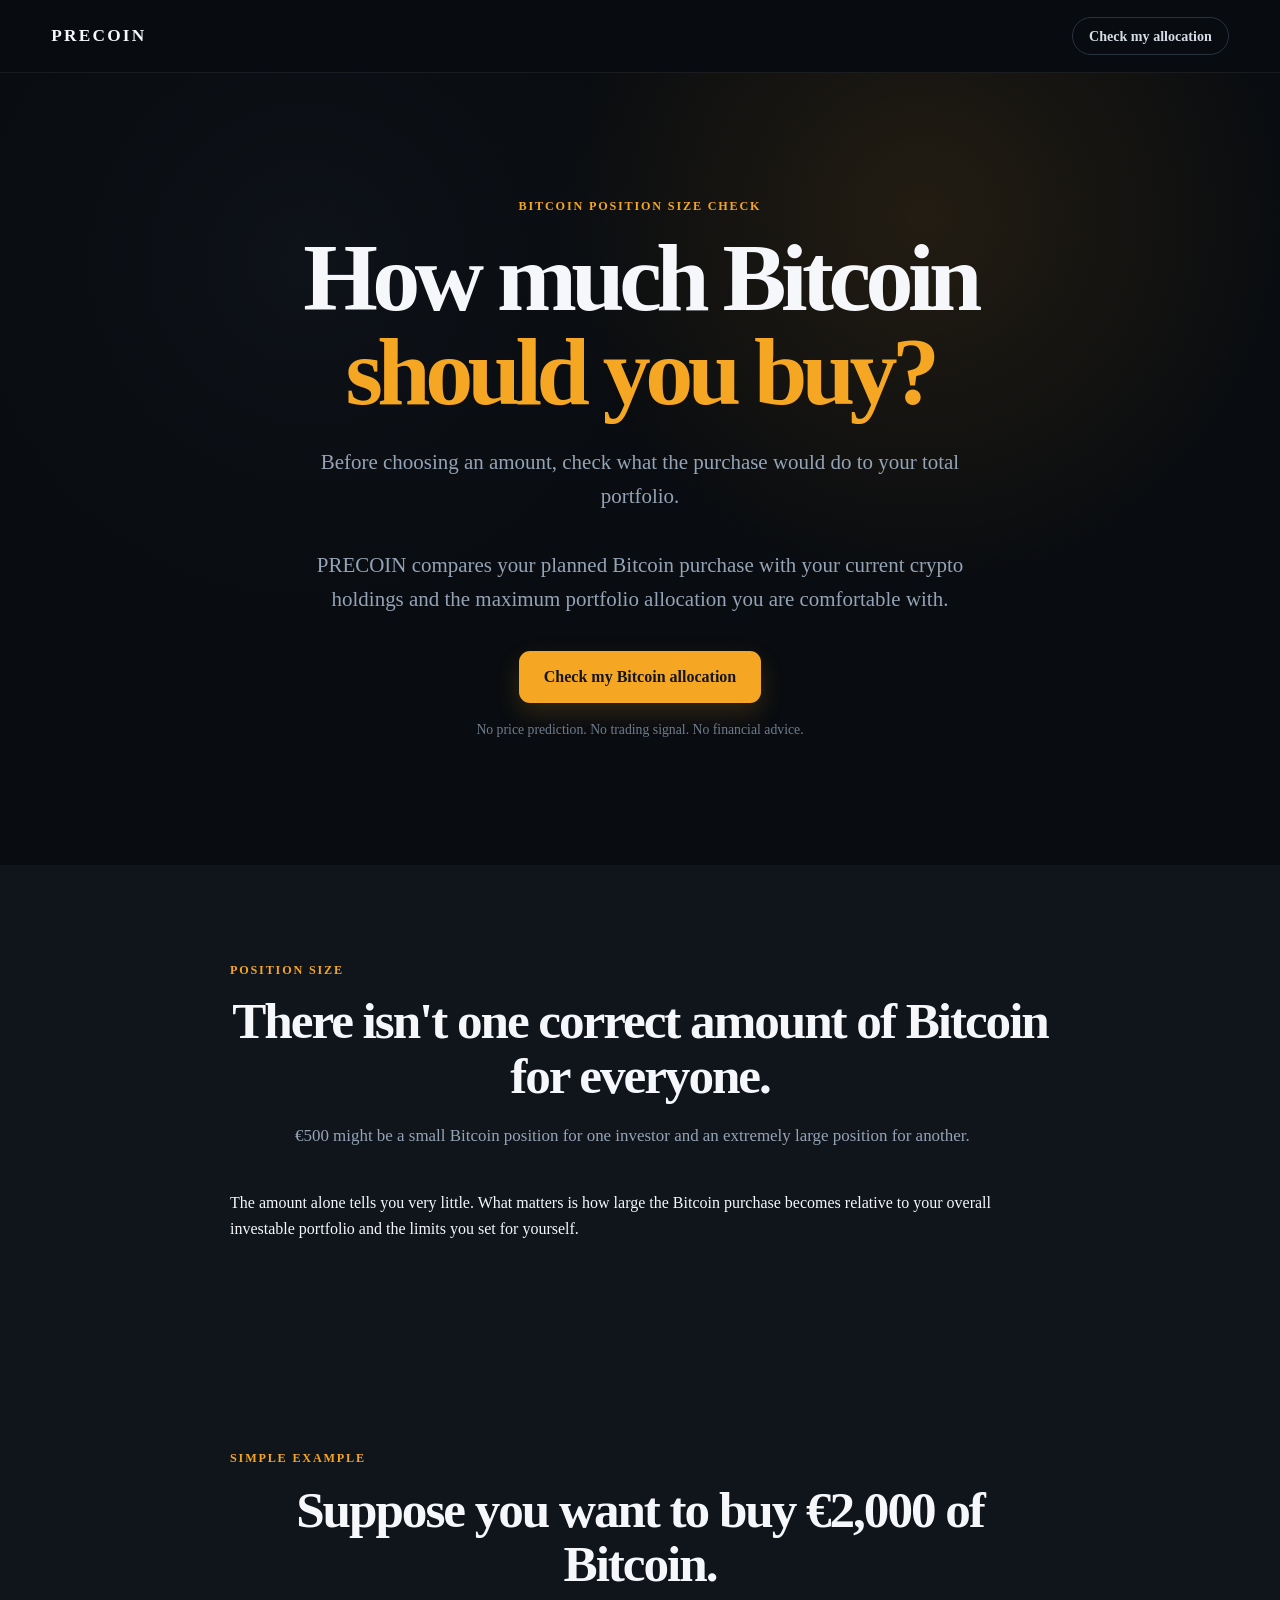
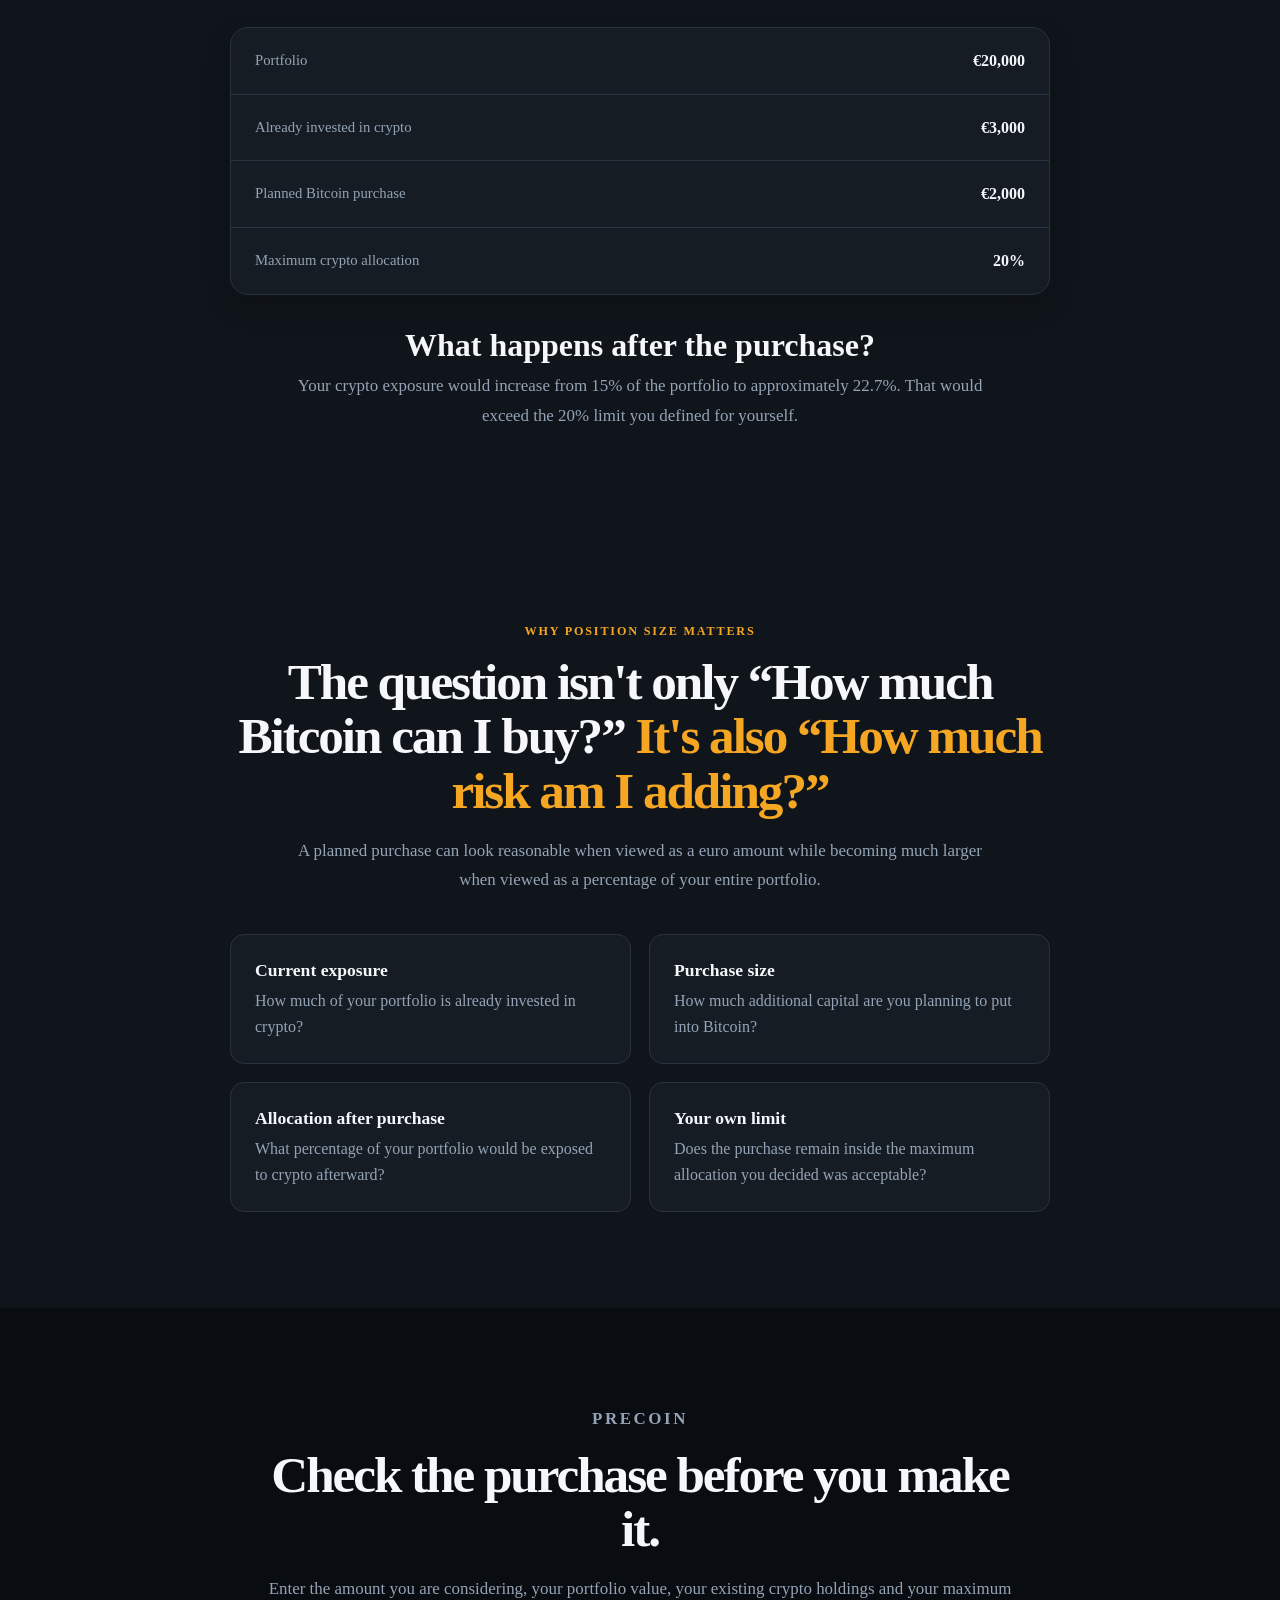
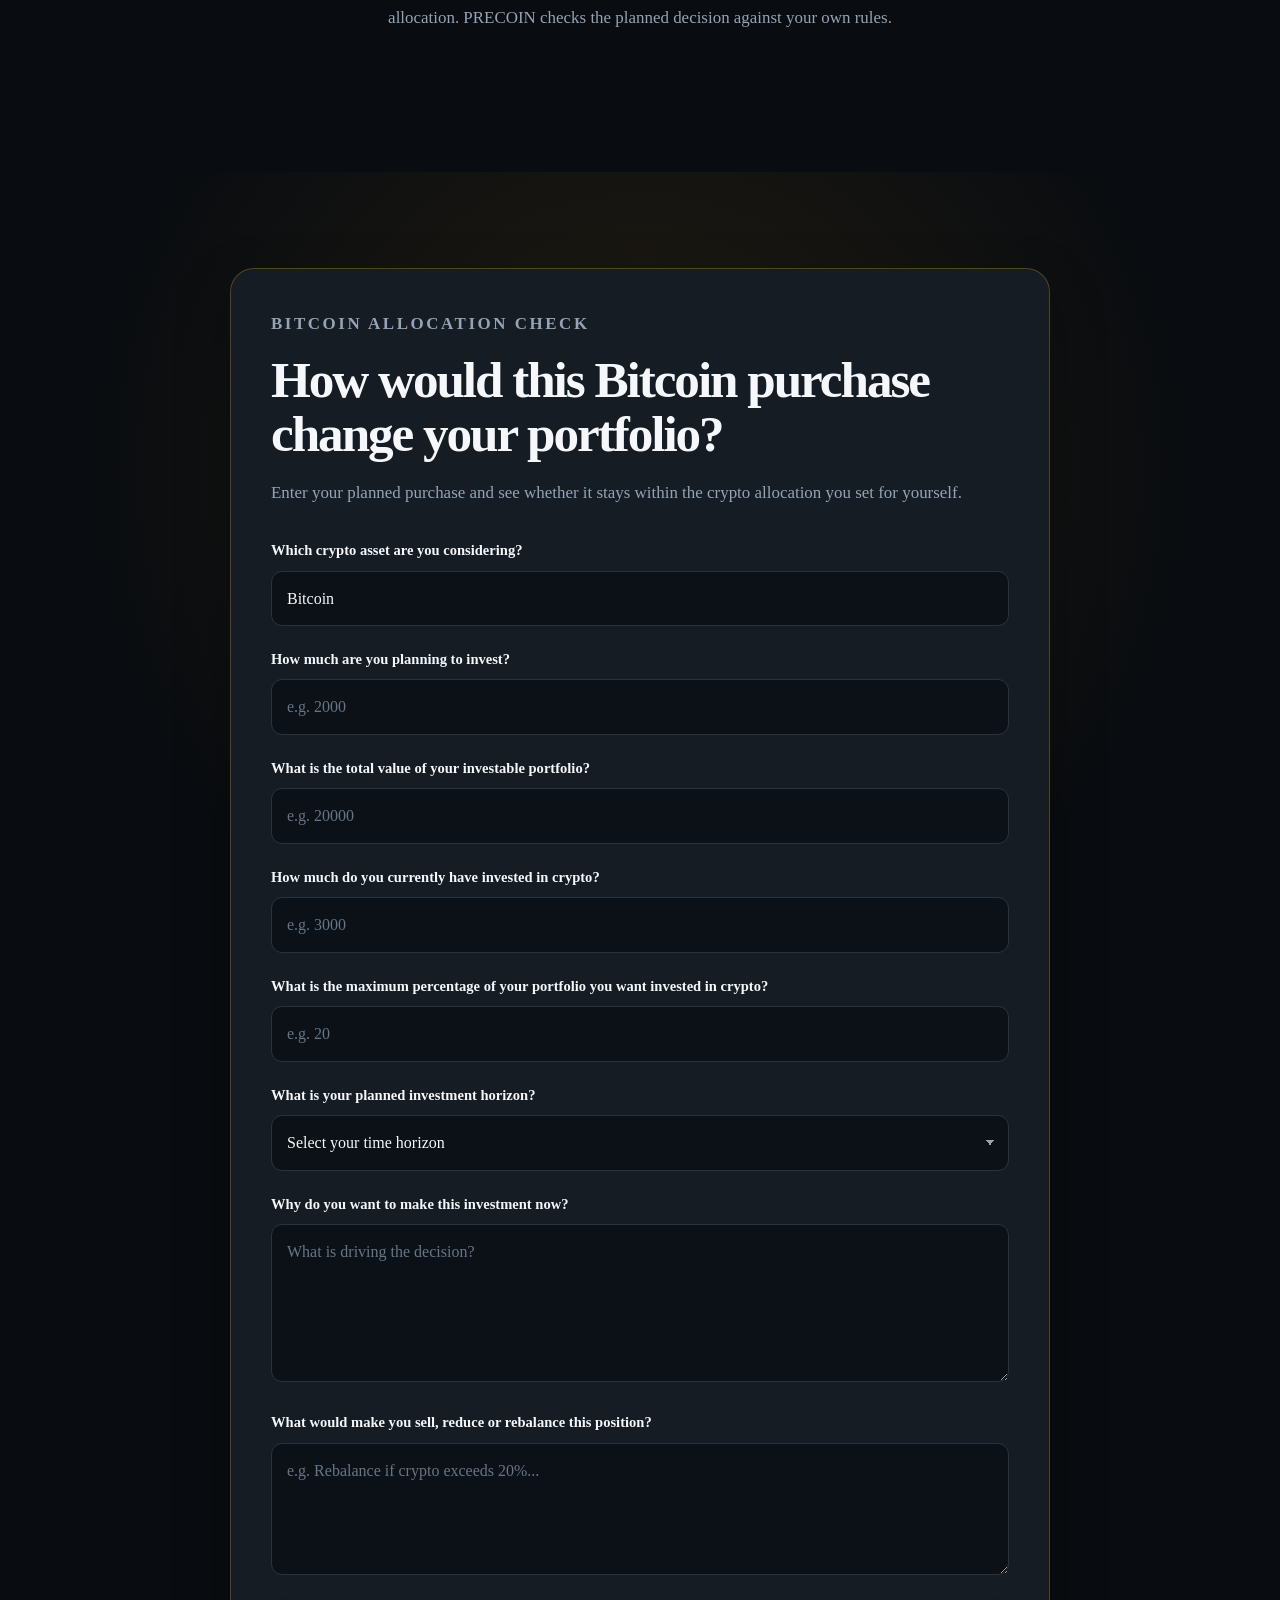
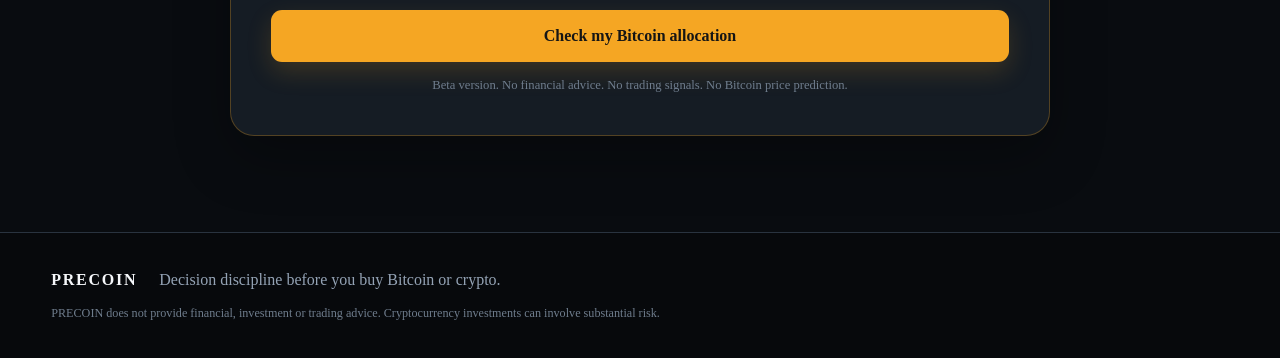
==== how-much-bitcoin/index.html @ 98a07528 "Add how much bitcoin landing page" ====
<!DOCTYPE html>
<html lang="en">

<head>

  <meta charset="UTF-8">

  <meta
    name="viewport"
    content="width=device-width, initial-scale=1.0"
  >

  <!-- =========================================================
       LANDING PAGE 2
       Search intent: How much Bitcoin should I buy?
  ========================================================== -->

  <title>
    How Much Bitcoin Should I Buy? Check Your Allocation | PRECOIN
  </title>

  <meta
    name="description"
    content="How much Bitcoin should you buy? Check how a planned Bitcoin purchase would change your portfolio allocation before you invest."
  >

  <meta
    name="robots"
    content="index, follow"
  >

  <link
    rel="canonical"
    href="https://gilbertperkmann.github.io/PRECOIN/how-much-bitcoin/"
  >

  <!-- =========================================================
       IMPORTANT:
       ../ means: go one folder back
  ========================================================== -->

  <link
    rel="icon"
    type="image/png"
    href="../favicon.png?v=2"
  >

  <link
    rel="stylesheet"
    href="../styles.css"
  >


  <!-- =========================================================
       GOOGLE ADS
  ========================================================== -->

  <script
    async
    src="https://www.googletagmanager.com/gtag/js?id=AW-18393117263"
  ></script>

  <script>

    window.dataLayer = window.dataLayer || [];

    function gtag() {
      dataLayer.push(arguments);
    }

    gtag("js", new Date());

    gtag(
      "config",
      "AW-18393117263"
    );

  </script>


  <!-- =========================================================
       PLAUSIBLE
  ========================================================== -->

  <script
    async
    src="https://plausible.io/js/pa-YNaZ8hRILQKtbYapi4p0c.js"
  ></script>

  <script>

    window.plausible =
      window.plausible ||
      function () {

        (plausible.q = plausible.q || [])
          .push(arguments);

      };

    plausible.init =
      plausible.init ||
      function (options) {

        plausible.o = options || {};

      };

    plausible.init();

  </script>

</head>


<body>


  <!-- =========================================================
       HEADER
  ========================================================== -->

  <header class="site-header">

    <div class="container header-inner">

      <a
        href="../"
        class="brand"
      >
        PRECOIN
      </a>

      <a
        href="#decision-check"
        class="header-cta"
      >
        Check my allocation
      </a>

    </div>

  </header>


  <main id="main-content">


    <!-- =========================================================
         HERO
         
         THIS IS THE IMPORTANT DIFFERENCE.
         
         The visitor searched:
         "How much Bitcoin should I buy?"
         
         Therefore we answer THAT question immediately.
    ========================================================== -->

    <section class="hero">

      <div class="container hero-inner">

        <p class="eyebrow">
          BITCOIN POSITION SIZE CHECK
        </p>

        <h1>

          How much Bitcoin
          <span>
            should you buy?
          </span>

        </h1>

        <p class="hero-text">

          Before choosing an amount,
          check what the purchase would do
          to your total portfolio.

        </p>

        <p class="hero-text">

          PRECOIN compares your planned Bitcoin purchase
          with your current crypto holdings
          and the maximum portfolio allocation
          you are comfortable with.

        </p>

        <a
          href="#decision-check"
          class="primary-button"
        >
          Check my Bitcoin allocation
        </a>

        <p class="hero-note">

          No price prediction.
          No trading signal.
          No financial advice.

        </p>

      </div>

    </section>


    <!-- =========================================================
         SEARCH INTENT ANSWER
    ========================================================== -->

    <section class="scenario-section">

      <div class="container narrow-container">

        <p class="section-label">
          POSITION SIZE
        </p>

        <h2>
          There isn't one correct amount of Bitcoin for everyone.
        </h2>

        <p class="large-copy">

          €500 might be a small Bitcoin position
          for one investor
          and an extremely large position
          for another.

        </p>

        <p>

          The amount alone tells you very little.

          What matters is how large the Bitcoin purchase
          becomes relative to your overall investable portfolio
          and the limits you set for yourself.

        </p>

      </div>

    </section>


    <!-- =========================================================
         EXAMPLE
    ========================================================== -->

    <section class="scenario-section">

      <div class="container narrow-container">

        <p class="section-label">
          SIMPLE EXAMPLE
        </p>

        <h2>
          Suppose you want to buy €2,000 of Bitcoin.
        </h2>

        <div class="scenario-card">

          <div class="scenario-row">

            <span class="scenario-key">
              Portfolio
            </span>

            <span class="scenario-value">
              €20,000
            </span>

          </div>


          <div class="scenario-row">

            <span class="scenario-key">
              Already invested in crypto
            </span>

            <span class="scenario-value">
              €3,000
            </span>

          </div>


          <div class="scenario-row">

            <span class="scenario-key">
              Planned Bitcoin purchase
            </span>

            <span class="scenario-value">
              €2,000
            </span>

          </div>


          <div class="scenario-row">

            <span class="scenario-key">
              Maximum crypto allocation
            </span>

            <span class="scenario-value">
              20%
            </span>

          </div>

        </div>


        <h3 class="scenario-question">
          What happens after the purchase?
        </h3>

        <p class="scenario-answer">

          Your crypto exposure would increase
          from 15% of the portfolio
          to approximately 22.7%.

          That would exceed
          the 20% limit you defined for yourself.

        </p>

      </div>

    </section>


    <!-- =========================================================
         WHY THIS MATTERS
    ========================================================== -->

    <section class="risk-section">

      <div class="container narrow-container">

        <p class="section-label">
          WHY POSITION SIZE MATTERS
        </p>

        <h2>

          The question isn't only
          “How much Bitcoin can I buy?”

          <span>
            It's also “How much risk am I adding?”
          </span>

        </h2>

        <p class="large-copy">

          A planned purchase can look reasonable
          when viewed as a euro amount
          while becoming much larger
          when viewed as a percentage
          of your entire portfolio.

        </p>


        <div class="behavior-grid">


          <article class="behavior-card">

            <h3>
              Current exposure
            </h3>

            <p>
              How much of your portfolio
              is already invested in crypto?
            </p>

          </article>


          <article class="behavior-card">

            <h3>
              Purchase size
            </h3>

            <p>
              How much additional capital
              are you planning to put into Bitcoin?
            </p>

          </article>


          <article class="behavior-card">

            <h3>
              Allocation after purchase
            </h3>

            <p>
              What percentage of your portfolio
              would be exposed to crypto afterward?
            </p>

          </article>


          <article class="behavior-card">

            <h3>
              Your own limit
            </h3>

            <p>
              Does the purchase remain inside
              the maximum allocation
              you decided was acceptable?
            </p>

          </article>


        </div>

      </div>

    </section>


    <!-- =========================================================
         BRIDGE INTO PRECOIN
    ========================================================== -->

    <section class="how-section">

      <div class="container">

        <div class="section-heading centered">

          <p class="section-label">
            PRECOIN
          </p>

          <h2>
            Check the purchase before you make it.
          </h2>

          <p>

            Enter the amount you are considering,
            your portfolio value,
            your existing crypto holdings
            and your maximum allocation.

            PRECOIN checks the planned decision
            against your own rules.

          </p>

        </div>

      </div>

    </section>


    <!-- =========================================================
         SAME PRODUCT
         DIFFERENT ENTRY POINT
    ========================================================== -->

    <section
      class="cta-section"
      id="decision-check"
    >

      <div class="container narrow-container">

        <div class="cta-box">

          <p class="section-label">
            BITCOIN ALLOCATION CHECK
          </p>

          <h2>
            How would this Bitcoin purchase change your portfolio?
          </h2>

          <p>

            Enter your planned purchase
            and see whether it stays
            within the crypto allocation
            you set for yourself.

          </p>


          <form
            id="precoinForm"
            class="precoin-form"
          >


            <div class="form-group">

              <label for="asset">
                Which crypto asset are you considering?
              </label>

              <input
                type="text"
                id="asset"
                name="asset"
                value="Bitcoin"
                required
              >

            </div>


            <div class="form-group">

              <label for="amount">
                How much are you planning to invest?
              </label>

              <input
                type="number"
                id="amount"
                name="amount"
                placeholder="e.g. 2000"
                min="1"
                step="any"
                required
              >

            </div>


            <div class="form-group">

              <label for="portfolioValue">
                What is the total value of your investable portfolio?
              </label>

              <input
                type="number"
                id="portfolioValue"
                name="portfolioValue"
                placeholder="e.g. 20000"
                min="1"
                step="any"
                required
              >

            </div>


            <div class="form-group">

              <label for="currentCryptoValue">
                How much do you currently have invested in crypto?
              </label>

              <input
                type="number"
                id="currentCryptoValue"
                name="currentCryptoValue"
                placeholder="e.g. 3000"
                min="0"
                step="any"
                required
              >

            </div>


            <div class="form-group">

              <label for="maxCryptoAllocation">

                What is the maximum percentage
                of your portfolio
                you want invested in crypto?

              </label>

              <input
                type="number"
                id="maxCryptoAllocation"
                name="maxCryptoAllocation"
                placeholder="e.g. 20"
                min="1"
                max="100"
                step="1"
                required
              >

            </div>


            <!--
              These fields remain because the SAME PRECOIN
              JavaScript expects them.
            -->

            <div class="form-group">

              <label for="timeHorizon">
                What is your planned investment horizon?
              </label>

              <select
                id="timeHorizon"
                name="timeHorizon"
                required
              >

                <option value="" disabled selected>
                  Select your time horizon
                </option>

                <option value="less-than-1-year">
                  Less than 1 year
                </option>

                <option value="1-3-years">
                  1–3 years
                </option>

                <option value="3-5-years">
                  3–5 years
                </option>

                <option value="5-plus-years">
                  5+ years
                </option>

              </select>

            </div>


            <div class="form-group">

              <label for="reason">
                Why do you want to make this investment now?
              </label>

              <textarea
                id="reason"
                name="reason"
                rows="5"
                placeholder="What is driving the decision?"
                required
              ></textarea>

            </div>


            <div class="form-group">

              <label for="exitRule">
                What would make you sell, reduce or rebalance this position?
              </label>

              <textarea
                id="exitRule"
                name="exitRule"
                rows="4"
                placeholder="e.g. Rebalance if crypto exceeds 20%..."
                required
              ></textarea>

            </div>


            <button
              type="submit"
              class="primary-button form-button"
            >
              Check my Bitcoin allocation
            </button>


            <p class="form-note">

              Beta version.
              No financial advice.
              No trading signals.
              No Bitcoin price prediction.

            </p>


          </form>


          <div
            id="formSuccess"
            class="form-success"
            aria-live="polite"
            hidden
          >

            <strong>
              Decision received.
            </strong>

            <p>
              Your PRECOIN decision check is ready.
            </p>

          </div>

        </div>

      </div>

    </section>


  </main>


  <footer class="site-footer">

    <div class="container footer-inner">

      <strong>
        PRECOIN
      </strong>

      <p>
        Decision discipline before you buy Bitcoin or crypto.
      </p>

      <p class="footer-disclaimer">

        PRECOIN does not provide financial,
        investment or trading advice.

        Cryptocurrency investments
        can involve substantial risk.

      </p>

    </div>

  </footer>


  <!-- =========================================================
       SAME JAVASCRIPT AS MAIN PRECOIN PAGE

       ../ = one folder up
  ========================================================== -->

  <script
    src="../javascript.js"
    defer
  ></script>


</body>

</html>
---- styles.css ----
/* =========================================================
   PRECOIN — LANDINGPAGE V0.3
   Full replacement stylesheet
   ========================================================= */


/* =========================================================
   1. DESIGN TOKENS
   ========================================================= */

:root {
  --bg: #090c10;
  --bg-soft: #10151b;
  --bg-elevated: #131920;

  --card: #151c24;
  --card-soft: #19212a;
  --card-hover: #1b242e;

  --text: #f5f7fa;
  --text-soft: #d6dde6;
  --muted: #94a3b5;
  --muted-dark: #6f7d8d;

  --line: #29333f;
  --line-soft: rgba(255, 255, 255, 0.07);

  --accent: #f5a623;
  --accent-hover: #ffb434;
  --accent-soft: rgba(245, 166, 35, 0.1);
  --accent-line: rgba(245, 166, 35, 0.28);

  --success: #49cb83;
  --success-soft: rgba(73, 203, 131, 0.09);
  --success-line: rgba(73, 203, 131, 0.28);

  --warning: #ffb94e;
  --warning-soft: rgba(255, 185, 78, 0.09);
  --warning-line: rgba(255, 185, 78, 0.28);

  --danger: #ff7070;
  --danger-soft: rgba(255, 112, 112, 0.09);
  --danger-line: rgba(255, 112, 112, 0.3);

  --max-width: 1180px;
  --narrow-width: 820px;

  --radius-xl: 24px;
  --radius-lg: 18px;
  --radius-md: 14px;
  --radius-sm: 11px;

  --shadow:
    0 22px 55px rgba(0, 0, 0, 0.28);

  --shadow-soft:
    0 12px 30px rgba(0, 0, 0, 0.18);

  --transition:
    180ms ease;
}


/* =========================================================
   2. RESET / BASE
   ========================================================= */

*,
*::before,
*::after {
  box-sizing: border-box;
}

html {
  scroll-behavior: smooth;
  scroll-padding-top: 90px;
}

body {
  margin: 0;

  font-family:
    Inter,
    ui-sans-serif,
    system-ui,
    -apple-system,
    BlinkMacSystemFont,
    "Segoe UI",
    sans-serif;

  background: var(--bg);
  color: var(--text);

  font-size: 16px;
  line-height: 1.6;

  -webkit-font-smoothing: antialiased;
  text-rendering: optimizeLegibility;
}

body,
input,
textarea,
select,
button {
  font-family: inherit;
}

img,
svg {
  display: block;
  max-width: 100%;
}

a {
  color: inherit;
  text-decoration: none;
}

button {
  cursor: pointer;
}

input,
textarea,
select,
button {
  font: inherit;
}

button,
input,
textarea,
select {
  border: 0;
}

::selection {
  background: rgba(245, 166, 35, 0.28);
  color: #ffffff;
}


/* =========================================================
   3. GLOBAL LAYOUT
   ========================================================= */

.container {
  width: min(92%, var(--max-width));
  margin-inline: auto;
}

.narrow-container {
  width: min(92%, var(--narrow-width));
  margin-inline: auto;
}

section {
  padding: 96px 0;
}

.section-heading {
  max-width: 760px;
  margin-bottom: 44px;
}

.section-heading.centered {
  margin-left: auto;
  margin-right: auto;
  text-align: center;
}

.section-label,
.eyebrow,
.report-small-label,
.pattern-label {
  margin: 0 0 14px;

  color: var(--accent);

  font-size: 0.76rem;
  font-weight: 850;

  letter-spacing: 0.15em;
  text-transform: uppercase;
}

.section-heading h2,
.risk-section h2,
.data-copy h2,
.cta-box h2,
.scenario-section h2 {
  margin: 0 0 18px;

  font-size: clamp(2.1rem, 4vw, 3.35rem);
  line-height: 1.06;

  letter-spacing: -0.04em;
}

.section-heading p,
.data-copy p,
.scenario-answer,
.large-copy,
.cta-box > p {
  color: var(--muted);

  font-size: 1.06rem;
  line-height: 1.72;
}


/* =========================================================
   4. HEADER
   ========================================================= */

.site-header {
  position: sticky;
  top: 0;
  z-index: 100;

  background: rgba(9, 12, 16, 0.88);

  border-bottom: 1px solid var(--line-soft);

  backdrop-filter: blur(16px);
  -webkit-backdrop-filter: blur(16px);
}

.header-inner {
  min-height: 72px;

  display: flex;
  align-items: center;
  justify-content: space-between;

  gap: 24px;
}

.brand {
  color: var(--text);

  font-size: 1.08rem;
  font-weight: 900;

  letter-spacing: 0.13em;
}

.header-cta {
  min-height: 38px;

  display: inline-flex;
  align-items: center;
  justify-content: center;

  padding: 0 16px;

  border: 1px solid var(--line);
  border-radius: 999px;

  color: var(--text-soft);

  font-size: 0.88rem;
  font-weight: 750;

  transition:
    background var(--transition),
    border-color var(--transition),
    color var(--transition),
    transform var(--transition);
}

.header-cta:hover {
  color: var(--text);

  background: var(--accent-soft);
  border-color: var(--accent-line);

  transform: translateY(-1px);
}


/* =========================================================
   5. HERO
   ========================================================= */

.hero {
  min-height: 88vh;

  display: flex;
  align-items: center;

  padding-top: 118px;
  padding-bottom: 118px;

  background:
    radial-gradient(
      circle at 72% 18%,
      rgba(245, 166, 35, 0.11),
      transparent 33%
    ),
    radial-gradient(
      circle at 24% 24%,
      rgba(100, 130, 180, 0.055),
      transparent 30%
    ),
    var(--bg);
}

.hero-inner {
  max-width: 940px;
  text-align: center;
}

.hero h1 {
  max-width: 930px;

  margin: 0 auto 26px;

  font-size: clamp(3.25rem, 7.5vw, 6.4rem);
  font-weight: 900;

  line-height: 0.98;
  letter-spacing: -0.058em;
}

.hero h1 span {
  color: var(--accent);
}

.hero-text {
  max-width: 720px;

  margin: 0 auto 34px;

  color: var(--muted);

  font-size: clamp(1.06rem, 2vw, 1.31rem);
  line-height: 1.65;
}

.primary-button {
  min-height: 52px;

  display: inline-flex;
  align-items: center;
  justify-content: center;

  padding: 0 25px;

  border: 0;
  border-radius: var(--radius-sm);

  background: var(--accent);
  color: #151515;

  font-weight: 900;

  box-shadow:
    0 10px 25px rgba(245, 166, 35, 0.17);

  transition:
    background var(--transition),
    transform var(--transition),
    box-shadow var(--transition);
}

.primary-button:hover {
  background: var(--accent-hover);

  transform: translateY(-2px);

  box-shadow:
    0 14px 32px rgba(245, 166, 35, 0.24);
}

.primary-button:active {
  transform: translateY(0);
}

.primary-button:focus-visible {
  outline: 3px solid rgba(245, 166, 35, 0.28);
  outline-offset: 3px;
}

.hero-note {
  margin: 16px 0 0;

  color: var(--muted-dark);

  font-size: 0.86rem;
}


/* =========================================================
   6. SCENARIO
   ========================================================= */

.scenario-section {
  background: var(--bg-soft);
}

.scenario-section h2 {
  text-align: center;
}

.scenario-card {
  margin: 36px auto 26px;

  overflow: hidden;

  border: 1px solid var(--line);
  border-radius: var(--radius-lg);

  background: var(--card);

  box-shadow: var(--shadow-soft);
}

.scenario-row {
  display: flex;
  align-items: center;
  justify-content: space-between;

  gap: 30px;

  padding: 20px 24px;

  border-bottom: 1px solid var(--line);
}

.scenario-row:last-child {
  border-bottom: 0;
}

.scenario-key {
  color: var(--muted);

  font-size: 0.92rem;
}

.scenario-value {
  color: var(--text);

  text-align: right;

  font-weight: 800;
}

.scenario-question {
  margin: 32px 0 8px;

  text-align: center;

  font-size: 2rem;
  line-height: 1.15;
}

.scenario-answer {
  max-width: 700px;

  margin: 0 auto;

  text-align: center;
}


/* =========================================================
   7. EXAMPLE REPORT
   ========================================================= */

.report-section {
  background: var(--bg);
}

.report-card {
  overflow: hidden;

  border: 1px solid var(--line);
  border-radius: var(--radius-xl);

  background: var(--card);

  box-shadow: var(--shadow);
}

.report-top {
  display: flex;
  align-items: flex-start;
  justify-content: space-between;

  gap: 30px;

  padding: 31px;

  border-bottom: 1px solid var(--line);
}

.report-top h3 {
  margin: 3px 0 4px;

  font-size: 1.75rem;
  line-height: 1.15;
}

.report-subtext {
  margin: 0;

  color: var(--muted);
}

.risk-badge {
  min-width: 150px;

  padding: 13px 18px;

  border-radius: var(--radius-md);

  text-align: center;
}

.risk-badge span {
  display: block;

  margin-bottom: 3px;

  font-size: 0.71rem;
  letter-spacing: 0.09em;
  text-transform: uppercase;
}

.risk-badge strong {
  font-size: 1.18rem;
}

.risk-high {
  color: #ff8989;

  background: var(--danger-soft);
  border: 1px solid var(--danger-line);
}

.report-items {
  padding: 8px 31px;
}

.report-item {
  display: grid;
  grid-template-columns: 42px 1fr;

  gap: 18px;

  padding: 27px 0;

  border-bottom: 1px solid var(--line);
}

.report-item:last-child {
  border-bottom: 0;
}

.report-icon {
  width: 36px;
  height: 36px;

  display: flex;
  align-items: center;
  justify-content: center;

  border-radius: 10px;

  font-weight: 900;
}

.report-item.warning .report-icon {
  color: var(--warning);
  background: var(--warning-soft);
}

.report-item.success .report-icon {
  color: var(--success);
  background: var(--success-soft);
}

.report-item h3 {
  margin: 0 0 8px;

  font-size: 1.09rem;
  line-height: 1.3;
}

.report-item p {
  margin: 6px 0;

  color: var(--muted);
}

.report-item blockquote {
  margin: 13px 0;
  padding: 12px 15px;

  border-left: 3px solid var(--accent);

  background: rgba(255, 255, 255, 0.025);
  color: var(--text-soft);
}

.status-tag {
  display: inline-block;

  margin-top: 10px;
  padding: 5px 9px;

  border-radius: 999px;

  font-size: 0.71rem;
  font-weight: 900;

  letter-spacing: 0.055em;
  text-transform: uppercase;
}

.danger-tag {
  color: #ff8c8c;
  background: var(--danger-soft);
}

.success-tag {
  color: #79dfa7;
  background: var(--success-soft);
}

.report-result {
  padding: 29px 31px;

  background: rgba(245, 166, 35, 0.055);

  border-top: 1px solid var(--accent-line);
}

.report-result > p:first-child {
  margin: 0 0 4px;

  color: var(--accent);

  font-size: 0.77rem;
  font-weight: 900;

  letter-spacing: 0.12em;
}

.report-result h3 {
  margin: 0 0 8px;

  font-size: 1.62rem;
}

.report-result p:last-child {
  margin: 0;

  color: var(--muted);
}


/* =========================================================
   8. BEHAVIOR / RISK
   ========================================================= */

.risk-section {
  background: var(--bg-soft);

  text-align: center;
}

.risk-section h2 span {
  color: var(--accent);
}

.large-copy {
  max-width: 690px;

  margin: 0 auto 40px;
}

.behavior-grid {
  display: grid;
  grid-template-columns: repeat(2, minmax(0, 1fr));

  gap: 18px;
}

.behavior-card {
  padding: 24px;

  border: 1px solid var(--line);
  border-radius: var(--radius-md);

  background: var(--card);

  text-align: left;

  transition:
    background var(--transition),
    border-color var(--transition),
    transform var(--transition);
}

.behavior-card:hover {
  background: var(--card-hover);
  border-color: #354252;

  transform: translateY(-2px);
}

.behavior-card h3 {
  margin: 0 0 6px;

  font-size: 1.1rem;
  line-height: 1.3;
}

.behavior-card p {
  margin: 0;

  color: var(--muted);
}


/* =========================================================
   9. HOW IT WORKS
   ========================================================= */

.how-section {
  background: var(--bg);
}

.steps-grid {
  display: grid;
  grid-template-columns: repeat(4, minmax(0, 1fr));

  gap: 18px;
}

.step-card {
  min-height: 260px;

  padding: 25px;

  border: 1px solid var(--line);
  border-radius: var(--radius-lg);

  background: var(--card);

  transition:
    background var(--transition),
    border-color var(--transition),
    transform var(--transition);
}

.step-card:hover {
  background: var(--card-hover);
  border-color: #354252;

  transform: translateY(-3px);
}

.step-number {
  display: inline-flex;

  margin-bottom: 43px;

  color: var(--accent);

  font-size: 0.82rem;
  font-weight: 900;

  letter-spacing: 0.09em;
}

.step-card h3 {
  margin: 0 0 10px;

  font-size: 1.19rem;
}

.step-card p {
  margin: 0;

  color: var(--muted);
}


/* =========================================================
   10. DATA / LONGITUDINAL VALUE
   ========================================================= */

.data-section {
  background: var(--bg-soft);
}

.data-layout {
  display: grid;
  grid-template-columns: 1fr 1fr;

  gap: 64px;

  align-items: center;
}

.data-copy p {
  max-width: 620px;
}

.pattern-card {
  padding: 29px;

  border: 1px solid var(--line);
  border-radius: 22px;

  background: var(--card);

  box-shadow: var(--shadow);
}

.pattern-card h3 {
  margin: 0 0 23px;

  font-size: 1.45rem;
  line-height: 1.27;
}

.pattern-stat {
  display: flex;
  justify-content: space-between;

  gap: 20px;

  padding: 15px 0;

  border-top: 1px solid var(--line);
}

.pattern-stat span {
  color: var(--muted);
}

.pattern-stat strong {
  white-space: nowrap;
}

.pattern-disclaimer {
  margin: 16px 0 0;

  color: var(--muted-dark);

  font-size: 0.78rem;
}


/* =========================================================
   11. CTA / FORM
   ========================================================= */

.cta-section {
  background:
    radial-gradient(
      circle at 50% 18%,
      rgba(245, 166, 35, 0.11),
      transparent 37%
    ),
    var(--bg);
}

.cta-box {
  padding: 40px;

  border: 1px solid var(--accent-line);
  border-radius: var(--radius-xl);

  background: var(--card);

  box-shadow: var(--shadow);
}

.cta-box h2 {
  margin-bottom: 12px;
}

.precoin-form {
  margin-top: 32px;
}

.form-group {
  margin-bottom: 22px;
}

.form-group label {
  display: block;

  margin-bottom: 8px;

  color: var(--text);

  font-size: 0.91rem;
  font-weight: 780;
}

.form-group input,
.form-group textarea,
.form-group select {
  width: 100%;

  padding: 14px 15px;

  border: 1px solid var(--line);
  border-radius: var(--radius-sm);

  outline: none;

  background: #0c1117;
  color: var(--text);

  transition:
    background var(--transition),
    border-color var(--transition),
    box-shadow var(--transition);
}

.form-group input:hover,
.form-group textarea:hover,
.form-group select:hover {
  border-color: #374555;
}

.form-group input:focus,
.form-group textarea:focus,
.form-group select:focus {
  background: #0d131a;

  border-color: var(--accent);

  box-shadow:
    0 0 0 3px rgba(245, 166, 35, 0.11);
}

.form-group input::placeholder,
.form-group textarea::placeholder {
  color: #667587;
}

.form-group textarea {
  min-height: 115px;

  resize: vertical;
}

.form-group select {
  appearance: none;
  -webkit-appearance: none;

  cursor: pointer;

  background-image:
    linear-gradient(45deg, transparent 50%, var(--muted) 50%),
    linear-gradient(135deg, var(--muted) 50%, transparent 50%);

  background-position:
    calc(100% - 18px) 50%,
    calc(100% - 13px) 50%;

  background-size:
    5px 5px,
    5px 5px;

  background-repeat: no-repeat;

  padding-right: 42px;
}

.form-group select option {
  background: #10161d;
  color: var(--text);
}

.form-button {
  width: 100%;

  margin-top: 5px;
}

.form-note {
  margin: 13px 0 0;

  color: var(--muted-dark);

  font-size: 0.79rem;

  text-align: center;
}

.form-success {
  margin-top: 26px;
  padding: 0;

  border: 0;

  background: transparent;
}

.form-success > strong {
  color: var(--success);
}

.form-success > p {
  color: var(--muted);
}


/* =========================================================
   12. GENERATED PRECOIN REPORT
   ========================================================= */

.generated-report {
  animation: reportFadeIn 260ms ease;
}

@keyframes reportFadeIn {
  from {
    opacity: 0;
    transform: translateY(8px);
  }

  to {
    opacity: 1;
    transform: translateY(0);
  }
}

.generated-report h3 {
  margin: 0 0 22px;

  font-size: clamp(1.8rem, 4vw, 2.3rem);
  line-height: 1.1;

  letter-spacing: -0.025em;
}

.generated-risk {
  display: flex;
  align-items: center;
  justify-content: space-between;

  gap: 20px;

  margin-bottom: 26px;
  padding: 16px 18px;

  border-radius: var(--radius-md);

  font-size: 0.76rem;
  font-weight: 750;

  letter-spacing: 0.085em;
}

.generated-risk span {
  opacity: 0.88;
}

.generated-risk strong {
  font-size: 1.15rem;
  letter-spacing: 0.03em;
}

.generated-risk-high {
  color: #ff8a8a;

  background: var(--danger-soft);
  border: 1px solid var(--danger-line);
}

.generated-risk-caution {
  color: var(--warning);

  background: var(--warning-soft);
  border: 1px solid var(--warning-line);
}

.generated-risk-low {
  color: var(--success);

  background: var(--success-soft);
  border: 1px solid var(--success-line);
}


/* =========================================================
   GENERATED SUMMARY
   ========================================================= */

.generated-summary {
  display: grid;
  grid-template-columns: repeat(3, minmax(0, 1fr));

  margin-bottom: 30px;

  overflow: hidden;

  border: 1px solid var(--line);
  border-radius: var(--radius-md);

  background: #0d1218;
}

.generated-summary > div {
  min-width: 0;

  padding: 17px;

  border-right: 1px solid var(--line);
}

.generated-summary > div:last-child {
  border-right: 0;
}

.generated-summary span {
  display: block;

  margin-bottom: 6px;

  color: var(--muted);

  font-size: 0.75rem;
  line-height: 1.4;
}

.generated-summary strong {
  display: block;

  color: var(--text);

  font-size: 1.15rem;
}


/* =========================================================
   GENERATED ISSUES / PASSED RULES
   ========================================================= */

.generated-heading {
  margin: 30px 0 12px;

  color: var(--muted);

  font-size: 0.77rem;
  font-weight: 850;

  letter-spacing: 0.11em;
  text-transform: uppercase;
}

.mini-result {
  margin-bottom: 12px;
  padding: 17px;

  border-radius: var(--radius-md);
}

.mini-result strong {
  display: block;

  font-size: 0.94rem;
}

.mini-result p {
  margin: 7px 0 0;

  color: var(--muted);

  line-height: 1.62;
}

.mini-warning {
  background: var(--warning-soft);
  border: 1px solid var(--warning-line);
}

.mini-warning strong {
  color: var(--warning);
}

.mini-success {
  background: var(--success-soft);
  border: 1px solid var(--success-line);
}

.mini-success strong {
  color: var(--success);
}


/* =========================================================
   GENERATED REASON / EXIT RULE
   ========================================================= */

.generated-reason,
.generated-exit {
  margin-top: 25px;
  padding: 18px;

  border: 1px solid var(--line);
  border-radius: var(--radius-md);

  background: #0d1218;
}

.generated-reason span,
.generated-exit span {
  display: block;

  margin-bottom: 9px;

  color: var(--muted);

  font-size: 0.7rem;
  font-weight: 850;

  letter-spacing: 0.09em;
  text-transform: uppercase;
}

.generated-reason blockquote {
  margin: 0;

  color: var(--text-soft);

  font-size: 1rem;
  line-height: 1.65;
}

.generated-exit p {
  margin: 0;

  color: var(--text-soft);

  line-height: 1.65;
}


/* =========================================================
   GENERATED CONCLUSION
   ========================================================= */

.generated-conclusion {
  margin: 27px 0 22px;
  padding: 20px;

  border-left: 3px solid var(--accent);
  border-radius: 0 var(--radius-sm) var(--radius-sm) 0;

  background: var(--accent-soft);
}

.generated-conclusion strong {
  color: var(--text);

  font-size: 1rem;
}

.generated-conclusion p {
  margin: 8px 0 0;

  color: var(--muted);

  line-height: 1.63;
}


/* =========================================================
   13. FOOTER
   ========================================================= */

.site-footer {
  padding: 34px 0;

  border-top: 1px solid var(--line);

  background: #07090c;
}

.footer-inner {
  display: flex;
  flex-wrap: wrap;
  align-items: center;

  gap: 12px 22px;
}

.footer-inner strong {
  letter-spacing: 0.11em;
}

.footer-inner p {
  margin: 0;

  color: var(--muted);
}

.footer-disclaimer {
  width: 100%;

  color: var(--muted-dark) !important;

  font-size: 0.76rem;
}


/* =========================================================
   14. ACCESSIBILITY
   ========================================================= */

a:focus-visible,
button:focus-visible {
  outline: 3px solid rgba(245, 166, 35, 0.3);
  outline-offset: 3px;
}

input:invalid:not(:placeholder-shown),
textarea:invalid:not(:placeholder-shown) {
  border-color: rgba(255, 112, 112, 0.55);
}


/* =========================================================
   15. SKIP LINK
   ========================================================= */

.skip-link {
  position: fixed;
  top: 12px;
  left: 12px;

  z-index: 1000;

  padding: 10px 14px;

  background: var(--accent);
  color: #151515;

  border-radius: 8px;

  font-weight: 800;

  transform: translateY(-200%);
  transition: transform 160ms ease;
}

.skip-link:focus,
.skip-link:focus-visible {
  transform: translateY(0);
}


/* =========================================================
   16. RESPONSIVE — TABLET
   ========================================================= */

@media (max-width: 950px) {
  section {
    padding: 84px 0;
  }

  .steps-grid {
    grid-template-columns: repeat(2, minmax(0, 1fr));
  }

  .data-layout {
    grid-template-columns: 1fr;

    gap: 38px;
  }

  .data-copy {
    max-width: 720px;
  }
}


/* =========================================================
   17. RESPONSIVE — MOBILE
   ========================================================= */

@media (max-width: 700px) {
  html {
    scroll-padding-top: 74px;
  }

  section {
    padding: 68px 0;
  }

  .container,
  .narrow-container {
    width: min(91%, var(--max-width));
  }

  .site-header {
    backdrop-filter: blur(12px);
    -webkit-backdrop-filter: blur(12px);
  }

  .header-inner {
    min-height: 64px;
  }

  .header-cta {
    display: none;
  }

  .hero {
    min-height: auto;

    padding-top: 88px;
    padding-bottom: 88px;
  }

  .hero h1 {
    font-size: clamp(2.65rem, 13vw, 4.7rem);
  }

  .hero-text {
    font-size: 1rem;
  }

  .hero .primary-button {
    width: 100%;
  }

  .primary-button {
    min-height: 50px;
  }

  .scenario-row {
    flex-direction: column;
    align-items: flex-start;

    gap: 5px;
  }

  .scenario-value {
    text-align: left;
  }

  .report-top {
    flex-direction: column;
  }

  .risk-badge {
    width: 100%;
  }

  .behavior-grid,
  .steps-grid {
    grid-template-columns: 1fr;
  }

  .step-card {
    min-height: 0;
  }

  .step-number {
    margin-bottom: 28px;
  }

  .report-card,
  .cta-box {
    border-radius: var(--radius-lg);
  }

  .cta-box {
    padding: 27px 21px;
  }

  .generated-summary {
    grid-template-columns: 1fr;
  }

  .generated-summary > div {
    border-right: 0;
    border-bottom: 1px solid var(--line);
  }

  .generated-summary > div:last-child {
    border-bottom: 0;
  }

  .generated-risk {
    align-items: flex-start;
    flex-direction: column;

    gap: 4px;
  }
}


/* =========================================================
   18. RESPONSIVE — SMALL MOBILE
   ========================================================= */

@media (max-width: 460px) {
  .hero h1 {
    font-size: 2.65rem;
  }

  .section-heading h2,
  .risk-section h2,
  .data-copy h2,
  .cta-box h2,
  .scenario-section h2 {
    font-size: 2rem;
  }

  .report-top,
  .report-items,
  .report-result {
    padding-left: 20px;
    padding-right: 20px;
  }

  .report-item {
    grid-template-columns: 34px 1fr;

    gap: 12px;
  }

  .report-icon {
    width: 32px;
    height: 32px;
  }

  .cta-box {
    padding: 24px 18px;
  }

  .form-group {
    margin-bottom: 19px;
  }
}


/* =========================================================
   19. REDUCED MOTION
   ========================================================= */

@media (prefers-reduced-motion: reduce) {
  *,
  *::before,
  *::after {
    scroll-behavior: auto !important;

    animation-duration: 0.01ms !important;
    animation-iteration-count: 1 !important;

    transition-duration: 0.01ms !important;
  }
}
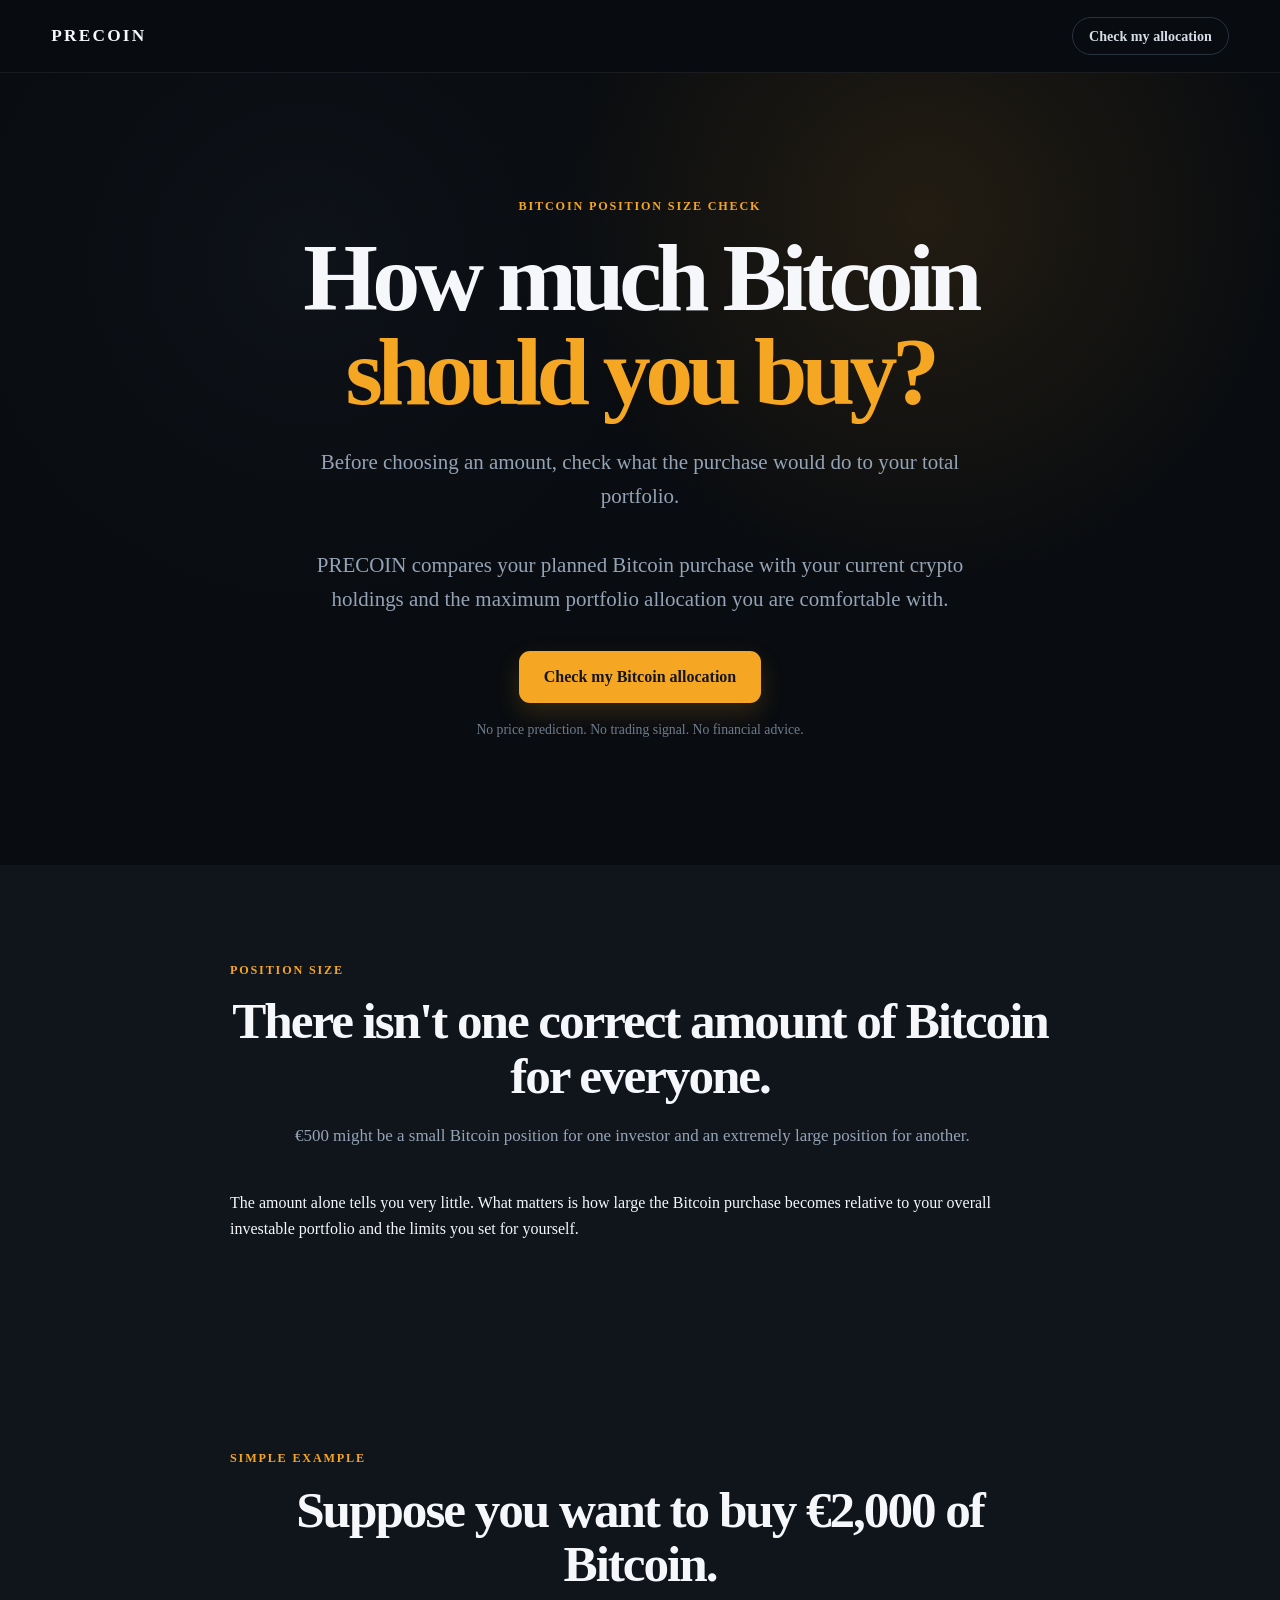
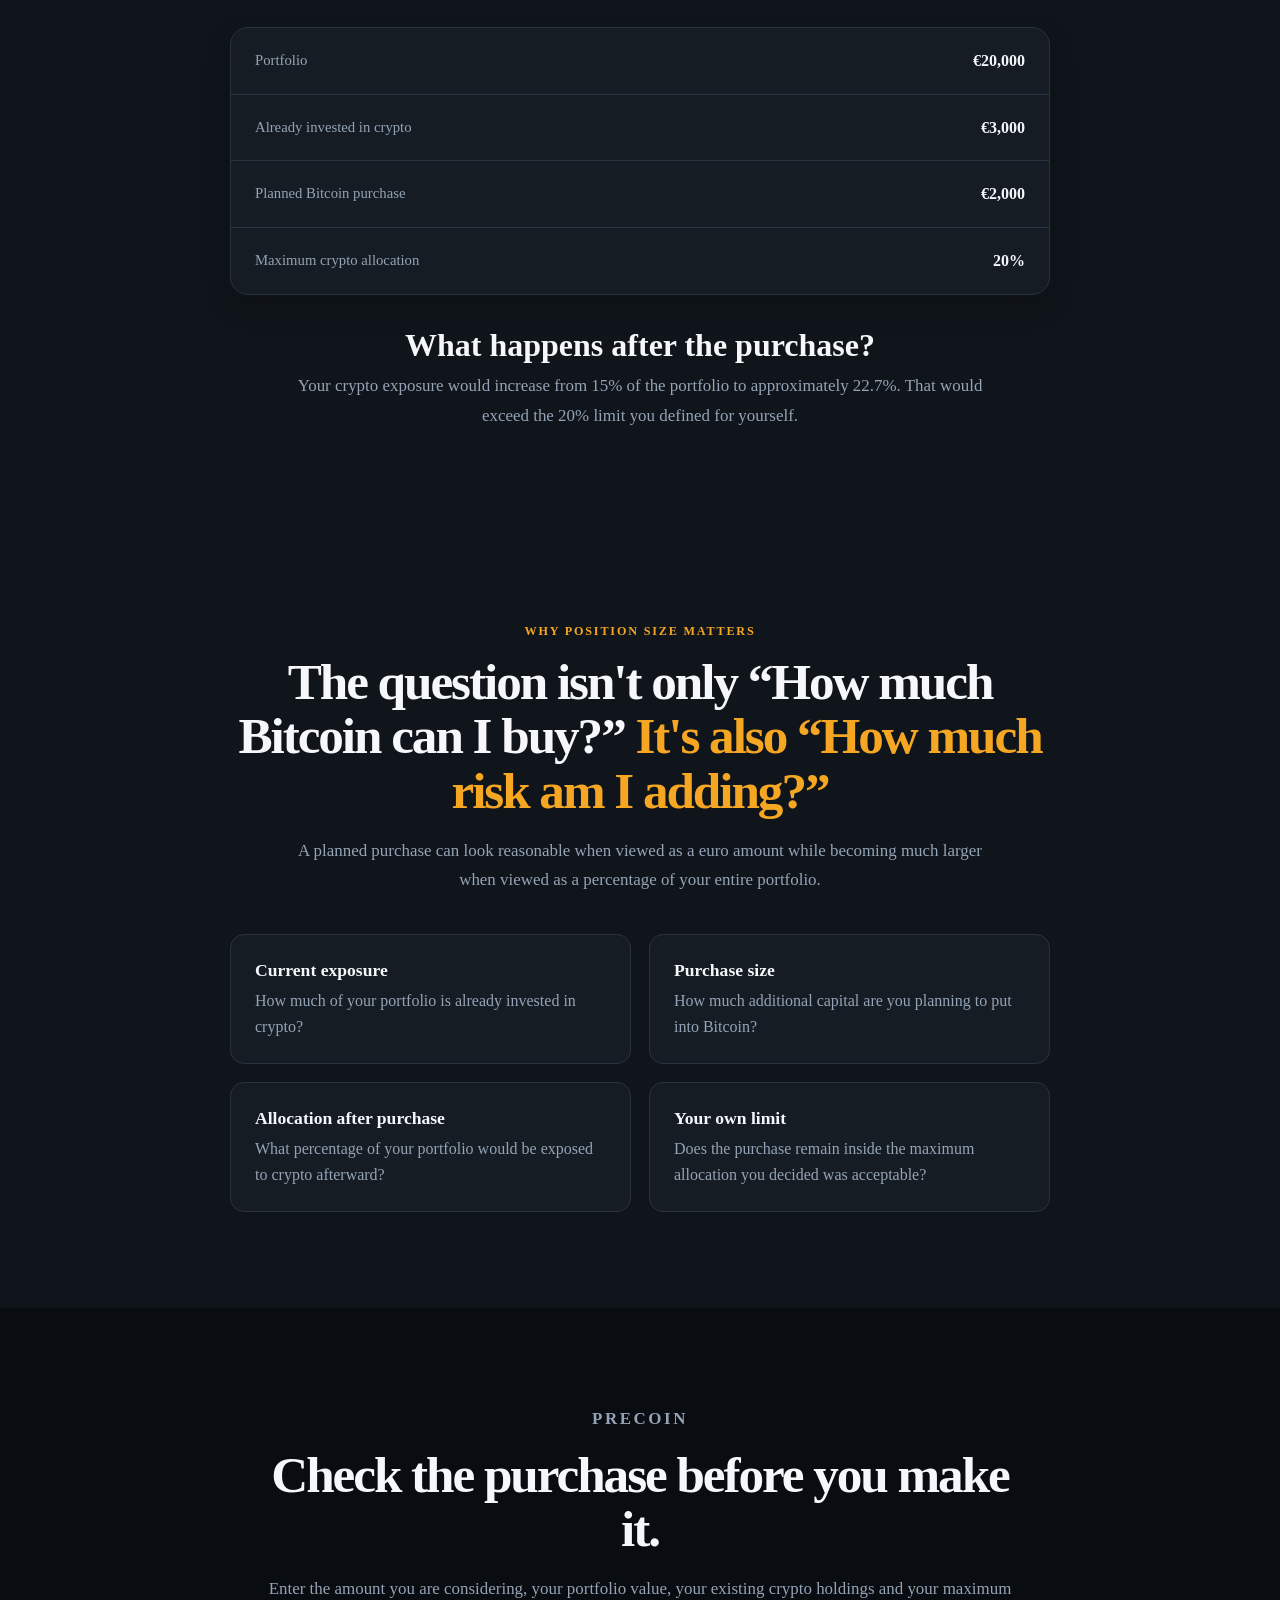
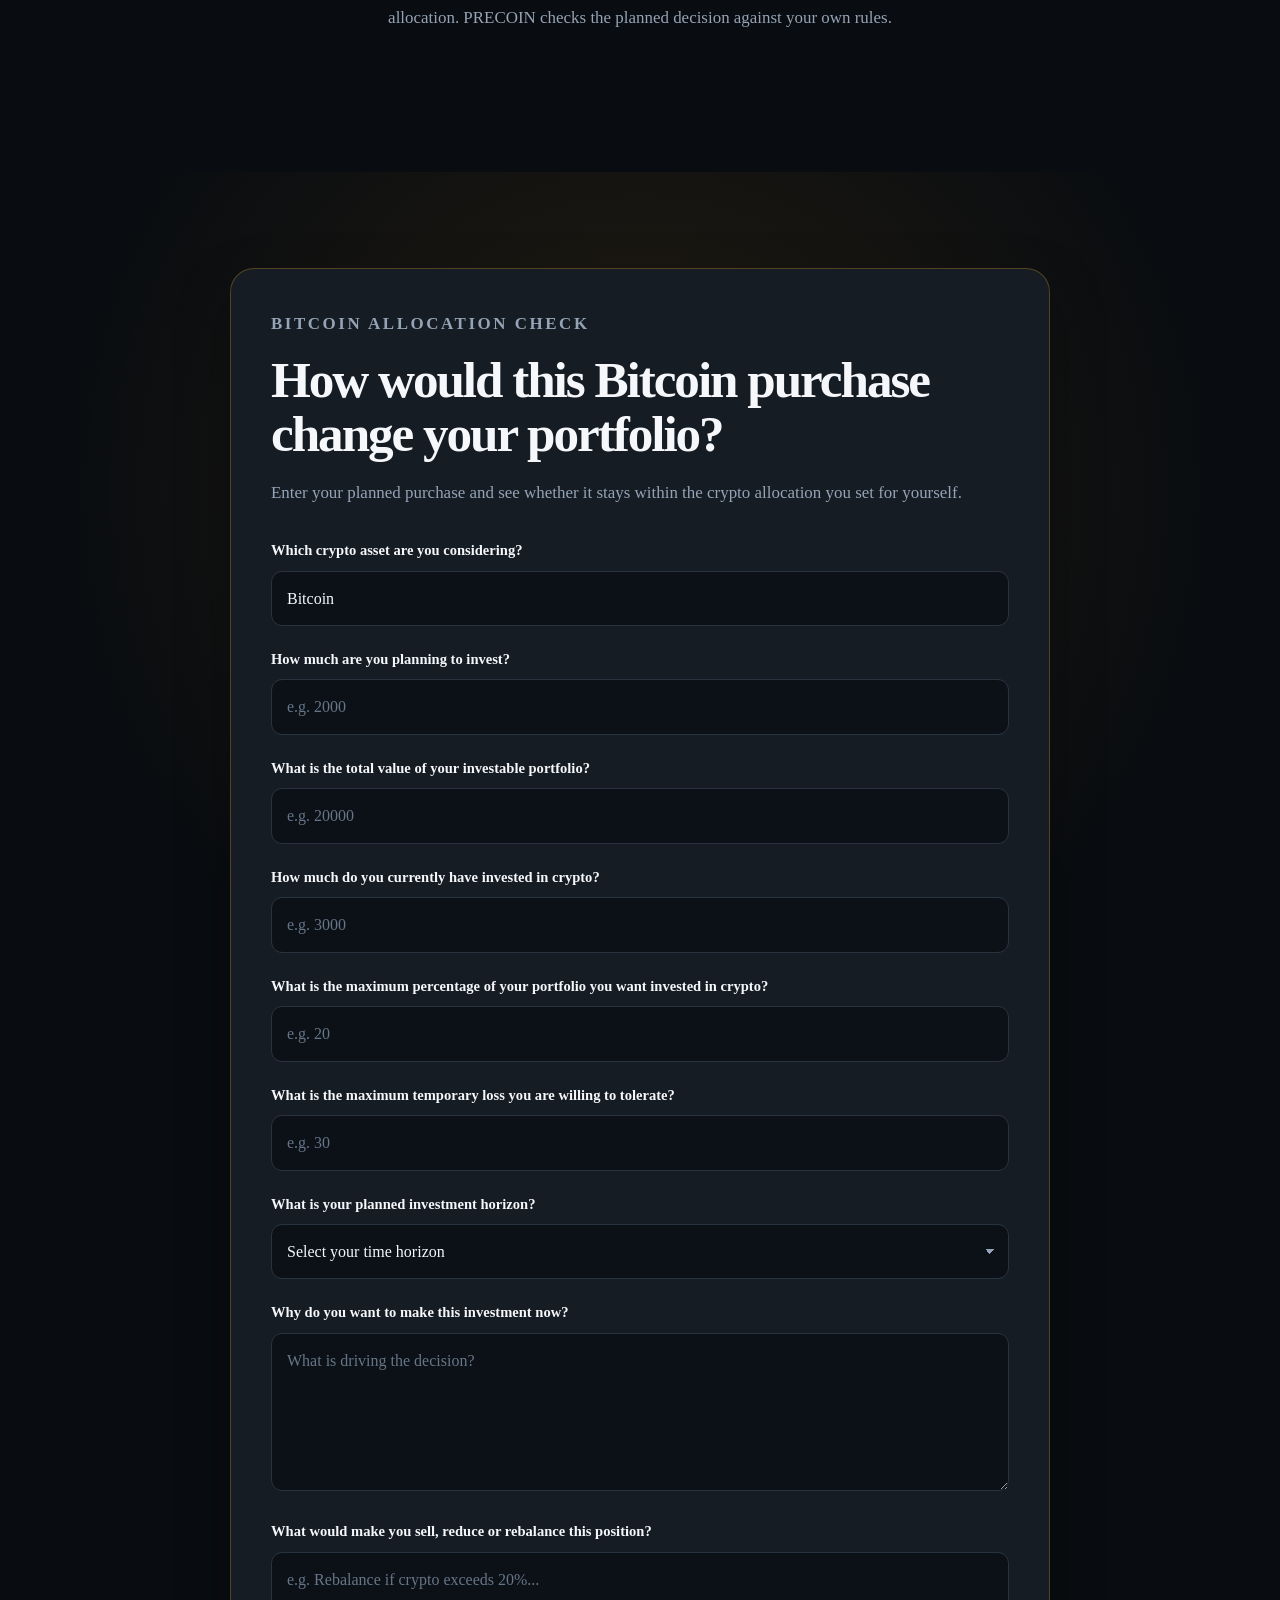
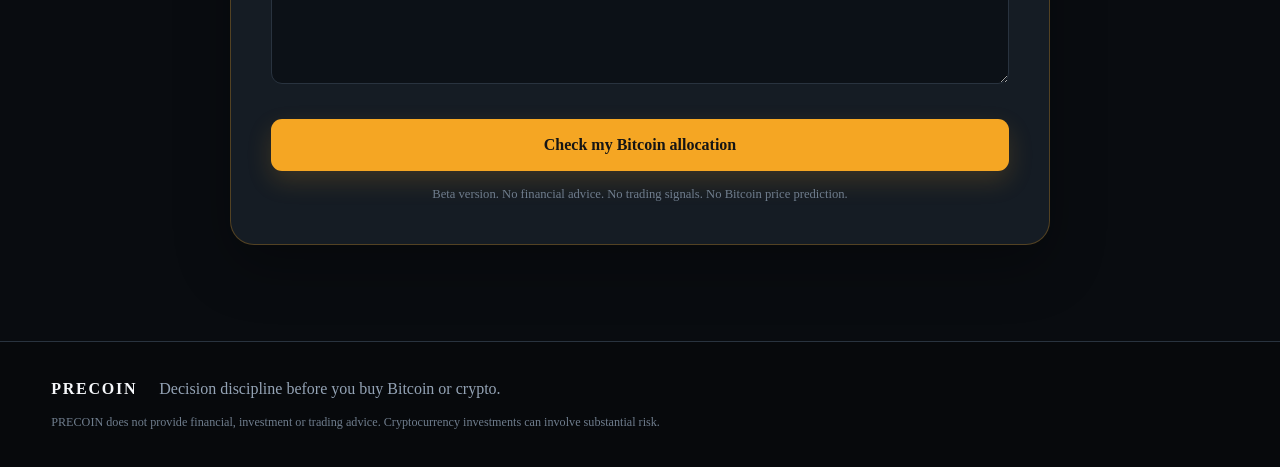
==== commit 25d6898a: "Fix maxLoss field on Bitcoin allocation landing page" ====
--- a/how-much-bitcoin/index.html
+++ b/how-much-bitcoin/index.html
@@ -593,6 +593,10 @@
             </div>
 
 
+
+
+
+
             <div class="form-group">
 
               <label for="maxCryptoAllocation">
@@ -617,6 +621,26 @@
             </div>
 
 
+
+
+            <div class="form-group">
+
+  <label for="maxLoss">
+    What is the maximum temporary loss you are willing to tolerate?
+  </label>
+
+  <input
+    type="number"
+    id="maxLoss"
+    name="maxLoss"
+    placeholder="e.g. 30"
+    min="0"
+    max="100"
+    step="1"
+    required
+  >
+
+</div>
             <!--
               These fields remain because the SAME PRECOIN
               JavaScript expects them.
